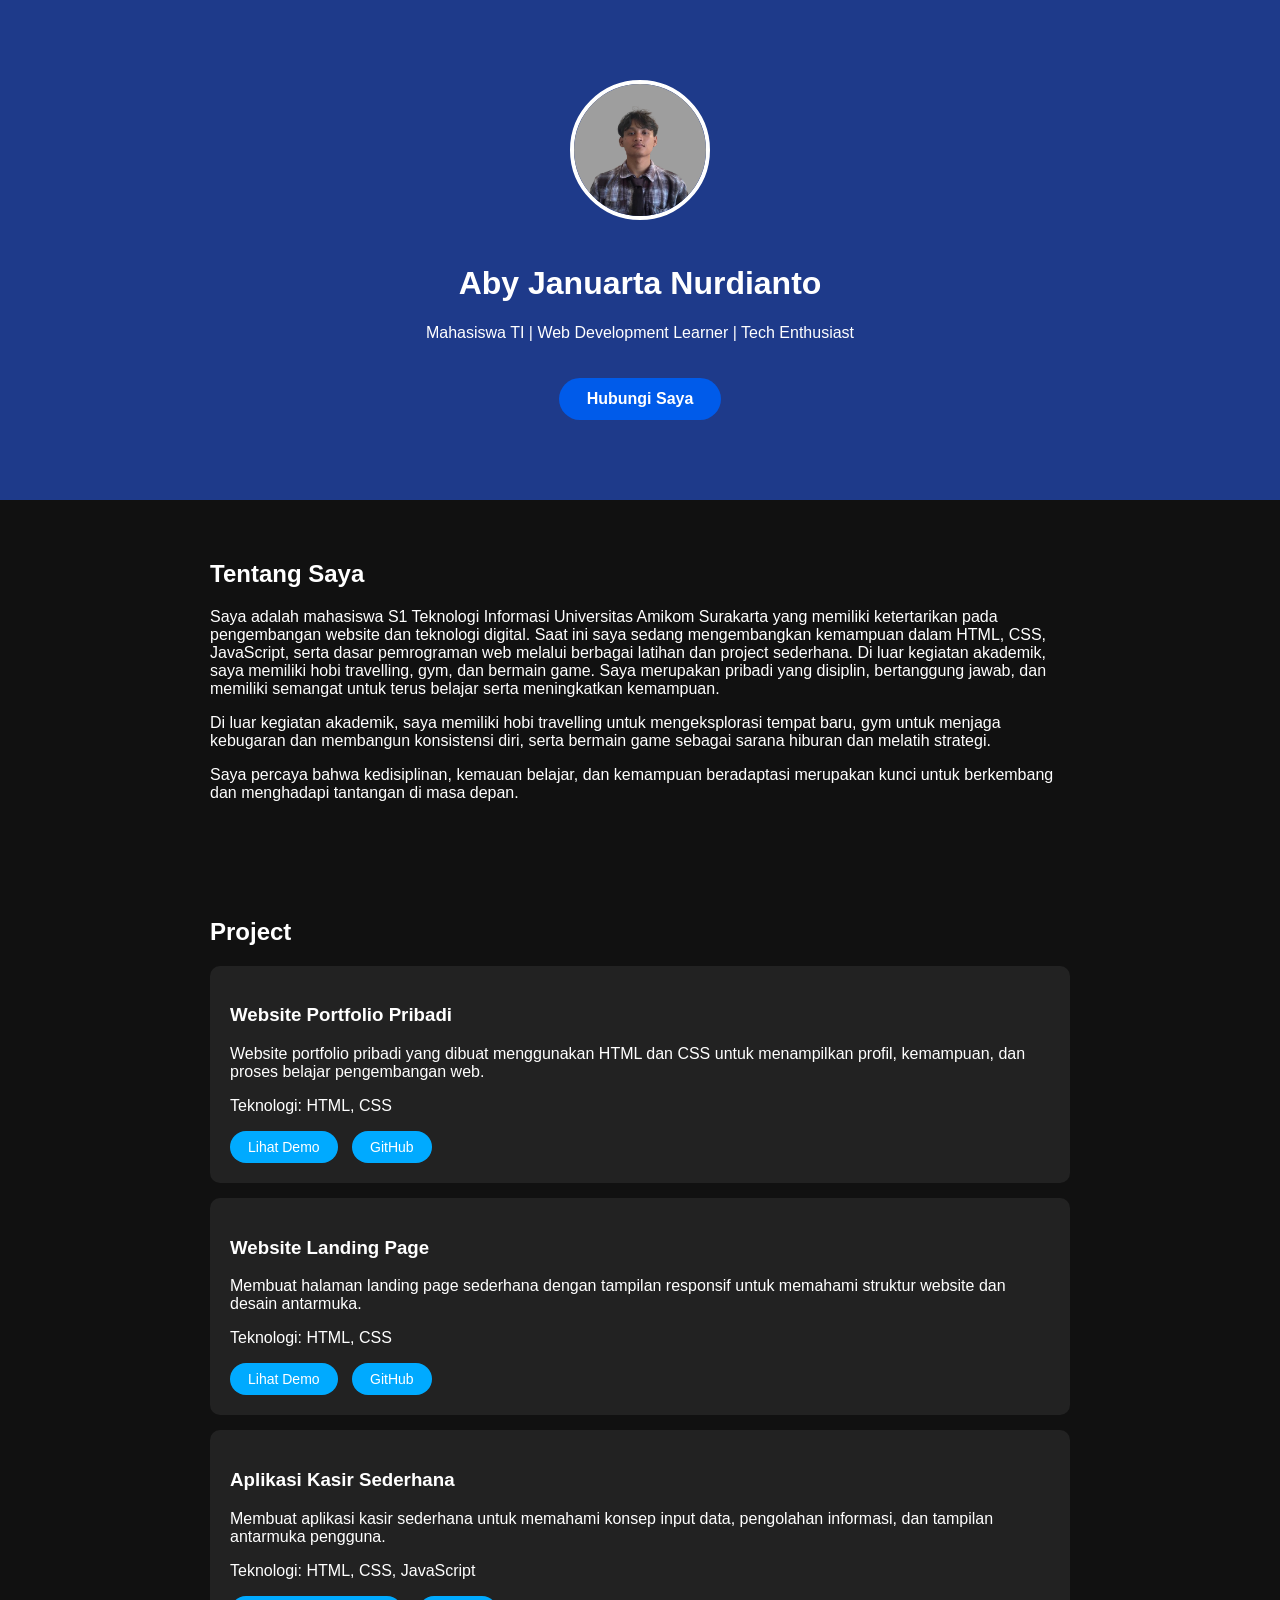
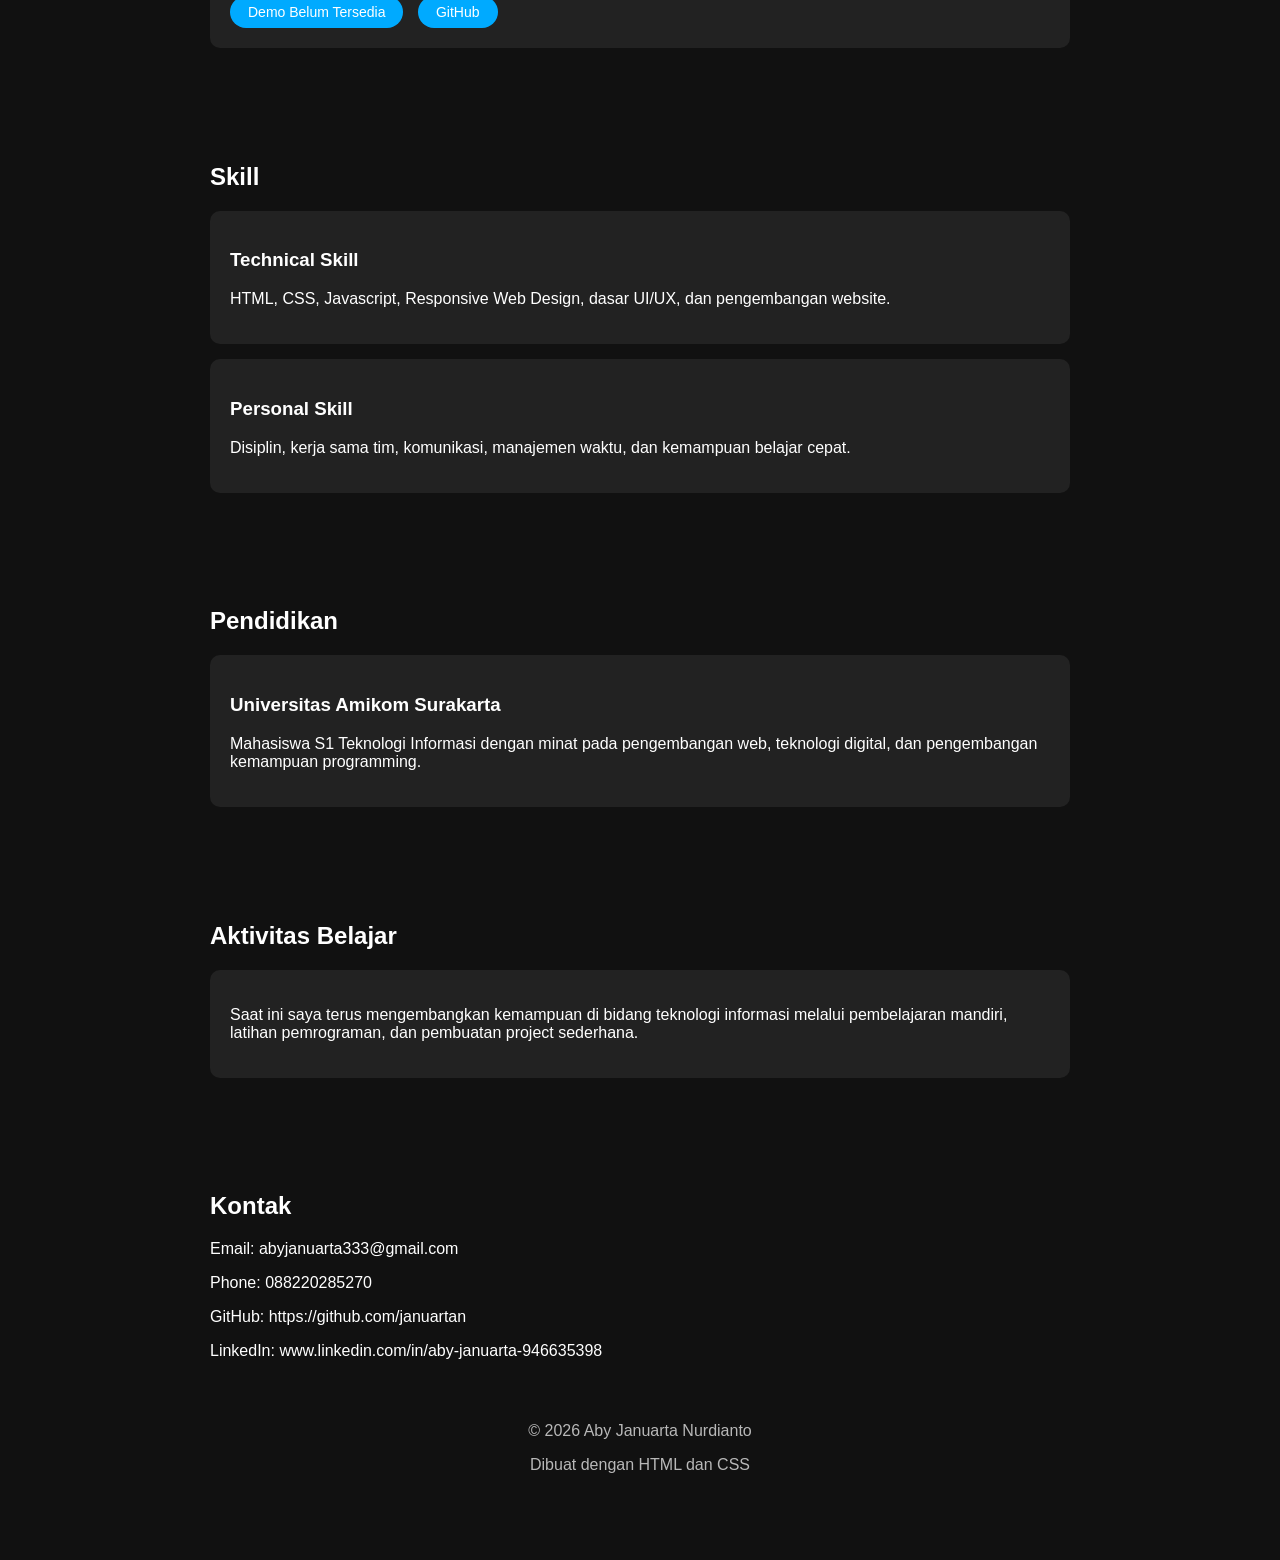
==== index.html @ 9a2cb153 "fix coffee landing page link" ====
<!DOCTYPE html>
<html lang="id">
<head>
    <meta charset="UTF-8">
    <meta name="viewport" content="width=device-width, initial-scale=1.0">
    <title>Portfolio Saya</title>
    <link rel="stylesheet" href="style.css">
</head>

<body>

<header>
    <img src="foto.png" alt="Foto Aby" class="profile-img">
    <h1>Aby Januarta Nurdianto</h1>
    <p>Mahasiswa TI | Web Development Learner | Tech Enthusiast</p>
    <div class="button">
    <a href="#kontak">Hubungi Saya</a>
</div>
</header>

<section>
   <h2>Tentang Saya</h2>
    <p>
    Saya adalah mahasiswa S1 Teknologi Informasi Universitas Amikom Surakarta yang memiliki ketertarikan pada pengembangan website dan teknologi digital.
    Saat ini saya sedang mengembangkan kemampuan dalam HTML, CSS, JavaScript, serta dasar pemrograman web melalui berbagai latihan dan project sederhana.
    Di luar kegiatan akademik, saya memiliki hobi travelling, gym, dan bermain game. Saya merupakan pribadi yang disiplin, bertanggung jawab, 
    dan memiliki semangat untuk terus belajar serta meningkatkan kemampuan.
    </p>

    <p>
    Di luar kegiatan akademik, saya memiliki hobi travelling untuk mengeksplorasi
    tempat baru, gym untuk menjaga kebugaran dan membangun konsistensi diri, serta
    bermain game sebagai sarana hiburan dan melatih strategi.
    </p>

    <p>
    Saya percaya bahwa kedisiplinan, kemauan belajar, dan kemampuan beradaptasi
    merupakan kunci untuk berkembang dan menghadapi tantangan di masa depan.
    </p>
</section>

<section>
    <h2>Project</h2>

    <div class="card">
    <h3>Website Portfolio Pribadi</h3>
    <p>
    Website portfolio pribadi yang dibuat menggunakan HTML dan CSS untuk menampilkan profil, kemampuan, dan proses belajar pengembangan web.
    </p>
    <p>
    Teknologi: HTML, CSS
    </p>

    <div class="project-link">
    <a href="https://januartan.github.io/portofolio-aby/coffee-landing-page/">Lihat Demo</a>
    <a href="https://github.com/januartan">GitHub</a>
</div>

</div>

    <div class="card">
    <h3>Website Landing Page</h3>
    <p>
    Membuat halaman landing page sederhana dengan tampilan responsif untuk memahami struktur website dan desain antarmuka.
    </p>
    <p>
    Teknologi: HTML, CSS
    </p>

    <div class="project-link">
    <a href="../coffe-landing-page/index.html">Lihat Demo</a>
    <a href="https://github.com/januartan">GitHub</a>
</div>

</div>
        <div class="card">
    <h3>Aplikasi Kasir Sederhana</h3>
    <p>
        Membuat aplikasi kasir sederhana untuk memahami konsep input data,
        pengolahan informasi, dan tampilan antarmuka pengguna.
    </p>
    <p>Teknologi: HTML, CSS, JavaScript</p>

    <div class="project-link">
        <a href="#">Demo Belum Tersedia</a>
        <a href="https://github.com/januartan">GitHub</a>
    </div>
</div>

</div>
</section>

<section>
    <h2>Skill</h2>

    <div class="card">
        <h3>Technical Skill</h3>
        <p>
        HTML, CSS, Javascript, Responsive Web Design, dasar UI/UX, dan pengembangan website.
        </p>
    </div>

    <div class="card">
        <h3>Personal Skill</h3>
        <p>
        Disiplin, kerja sama tim, komunikasi, manajemen waktu, dan kemampuan belajar cepat.
        </p>
    </div>
</section>

<section>
    <h2>Pendidikan</h2>

    <div class="card">
        <h3>Universitas Amikom Surakarta</h3>
        <p>
        Mahasiswa S1 Teknologi Informasi dengan minat pada pengembangan web,
        teknologi digital, dan pengembangan kemampuan programming.
        </p>
    </div>
</section>

<section>
    <h2>Aktivitas Belajar</h2>

    <div class="card">
        <p>
        Saat ini saya terus mengembangkan kemampuan di bidang teknologi informasi melalui pembelajaran mandiri, latihan pemrograman, dan pembuatan project sederhana.
        </p>
    </div>
</section>

<section id="kontak">
<h2>Kontak</h2>

<p>Email: abyjanuarta333@gmail.com</p>
<p>Phone: 088220285270</p>
<p>GitHub: https://github.com/januartan</p>
<p>LinkedIn: www.linkedin.com/in/aby-januarta-946635398</p>

<footer>
<p>© 2026 Aby Januarta Nurdianto</p>
<p>Dibuat dengan HTML dan CSS</p>
</footer>

</section>


<script src="script.js"></script>

</body>
---- style.css ----
body {
    font-family: Arial, sans-serif;
    margin: 0;
    padding: 0;
    background: #111;
    color: white;
}

header {
    text-align: center;
    padding: 80px 20px;
    background: #1e3a8a;
}

section {
    padding: 40px 20px;
    max-width: 900px;
    margin: auto;
}

.card {
    background: #222;
    padding: 20px;
    margin: 15px 0;
    border-radius: 10px;
}
.profile-img {
    width: 140px;
    height: 140px;
    border-radius: 50%;
    object-fit: cover;
    border: 4px solid white;
    margin-bottom: 20px;
}

.button a {
    background: #005bea;
    color: white;
    padding: 12px 28px;
    border-radius: 30px;
    display: inline-block;
    margin-top: 20px;
    text-decoration: none;
    font-weight: bold;
    transition: 0.3s;
}
.project-link {
    margin-top: 15px;
}

.project-link a {
    display: inline-block;
    padding: 8px 18px;
    margin-right: 10px;
    background: #00aaff;
    color: white;
    text-decoration: none;
    border-radius: 20px;
    font-size: 14px;
}

.project-link a:hover {
    opacity: 0.8;
}
.card {
    transition: 0.3s;
}

.card:hover {
    transform: translateY(-8px);
}

footer {
    text-align: center;
    padding: 30px;
    color: white;
    opacity: 0.7;
}

@media (max-width: 768px) {

    body {
        padding: 0 15px;
    }

    header {
        padding: 50px 20px;
    }

    header h1 {
        font-size: 28px;
    }

    header p {
        font-size: 14px;
    }

    .profile-img {
        width: 110px;
        height: 110px;
    }

    section {
        margin: 40px 0;
    }

    .card {
        width: 100%;
        padding: 20px;
    }

    .project-link a {
        padding: 8px 14px;
        font-size: 12px;
    }

body {
    font-family: Arial, sans-serif;
    margin: 0;
    padding: 0;
    background: #111;
    color: white;
}

header {
    text-align: center;
    padding: 40px 15px;
    background: #1e3a8a;
}

section {
    padding: 40px 20px;
    max-width: 900px;
    margin: auto;
}

.card {
    background: #222;
    padding: 20px;
    margin: 15px 0;
    border-radius: 10px;
}
.profile-img {
    width: 140px;
    height: 140px;
    border-radius: 50%;
    object-fit: cover;
    border: 4px solid white;
    margin-bottom: 20px;
}

.button a {
    background: #005bea;
    color: white;
    padding: 12px 28px;
    border-radius: 30px;
    display: inline-block;
    margin-top: 20px;
    text-decoration: none;
    font-weight: bold;
    transition: 0.3s;
}
.project-link {
    margin-top: 15px;
}

.project-link a {
    display: inline-block;
    padding: 8px 18px;
    margin-right: 10px;
    background: #00aaff;
    color: white;
    text-decoration: none;
    border-radius: 20px;
    font-size: 14px;
}

.project-link a:hover {
    opacity: 0.8;
}
.card {
    transition: 0.3s;
}

.card:hover {
    transform: translateY(-8px);
}

footer {
    text-align: center;
    padding: 30px;
    color: white;
    opacity: 0.7;
}

@media (max-width: 768px) {

    body {
        padding: 0 15px;
    }

    header {
        padding: 50px 20px;
    }

    header h1 {
        font-size: 28px;
    }

    header p {
        font-size: 14px;
    }

    .profile-img {
        width: 110px;
        height: 110px;
    }

    section {
        margin: 40px 0;
    }

    .card {
        width: 100%;
        padding: 20px;
    }

    .project-link a {
        padding: 8px 14px;
        font-size: 12px;
    }
}
}

html, body {
    width: 100%;
    max-width: 100%;
    overflow-x: hidden;
}

* {
    box-sizing: border-box;
}

@media (max-width: 768px) {

    body {
        width: 100%;
        overflow-x: hidden;
    }

    header {
        width: 100%;
        padding: 40px 15px;
    }

    section {
        width: 100%;
        max-width: 100%;
        padding: 20px 15px;
        margin: 0;
    }

    .card {
        width: 100%;
        max-width: 100%;
        margin: 15px 0;
        padding: 20px;
    }

    .project-link {
        width: 100%;
        display: flex;
        flex-wrap: wrap;
    }
}
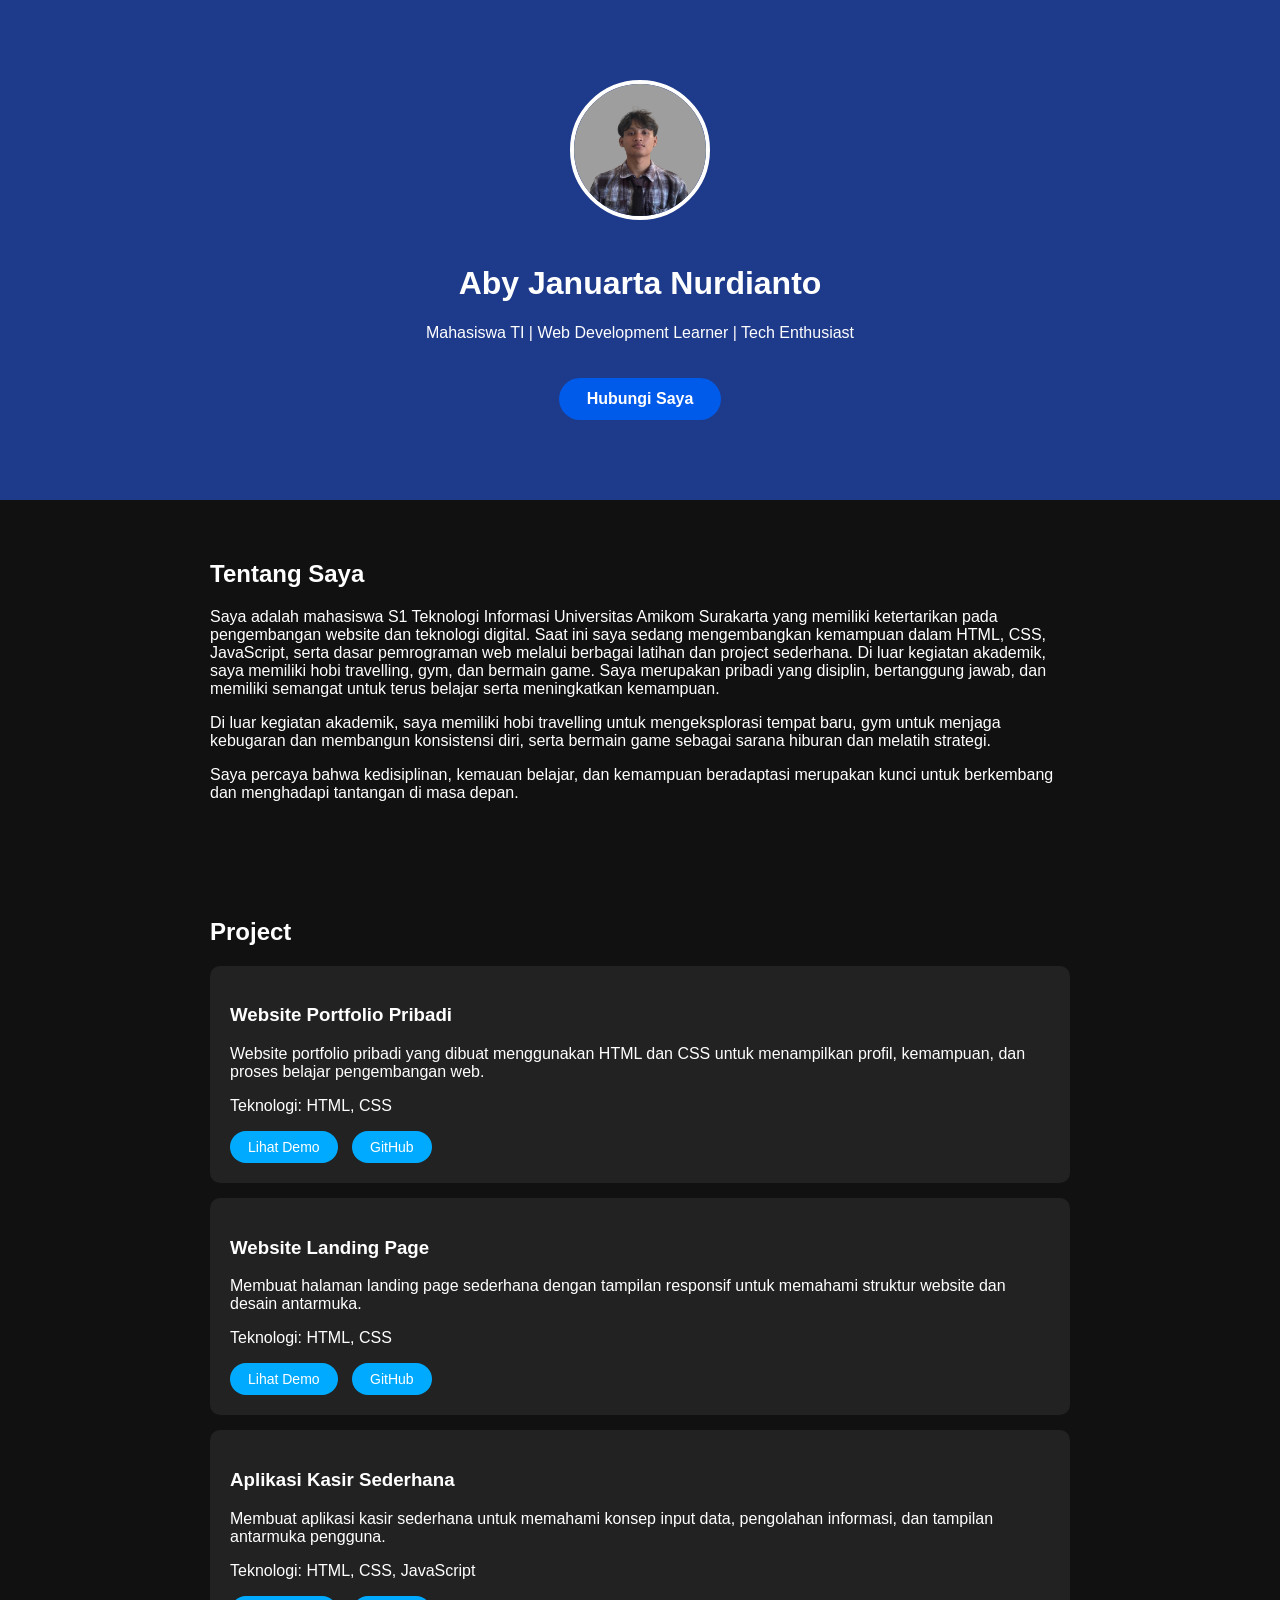
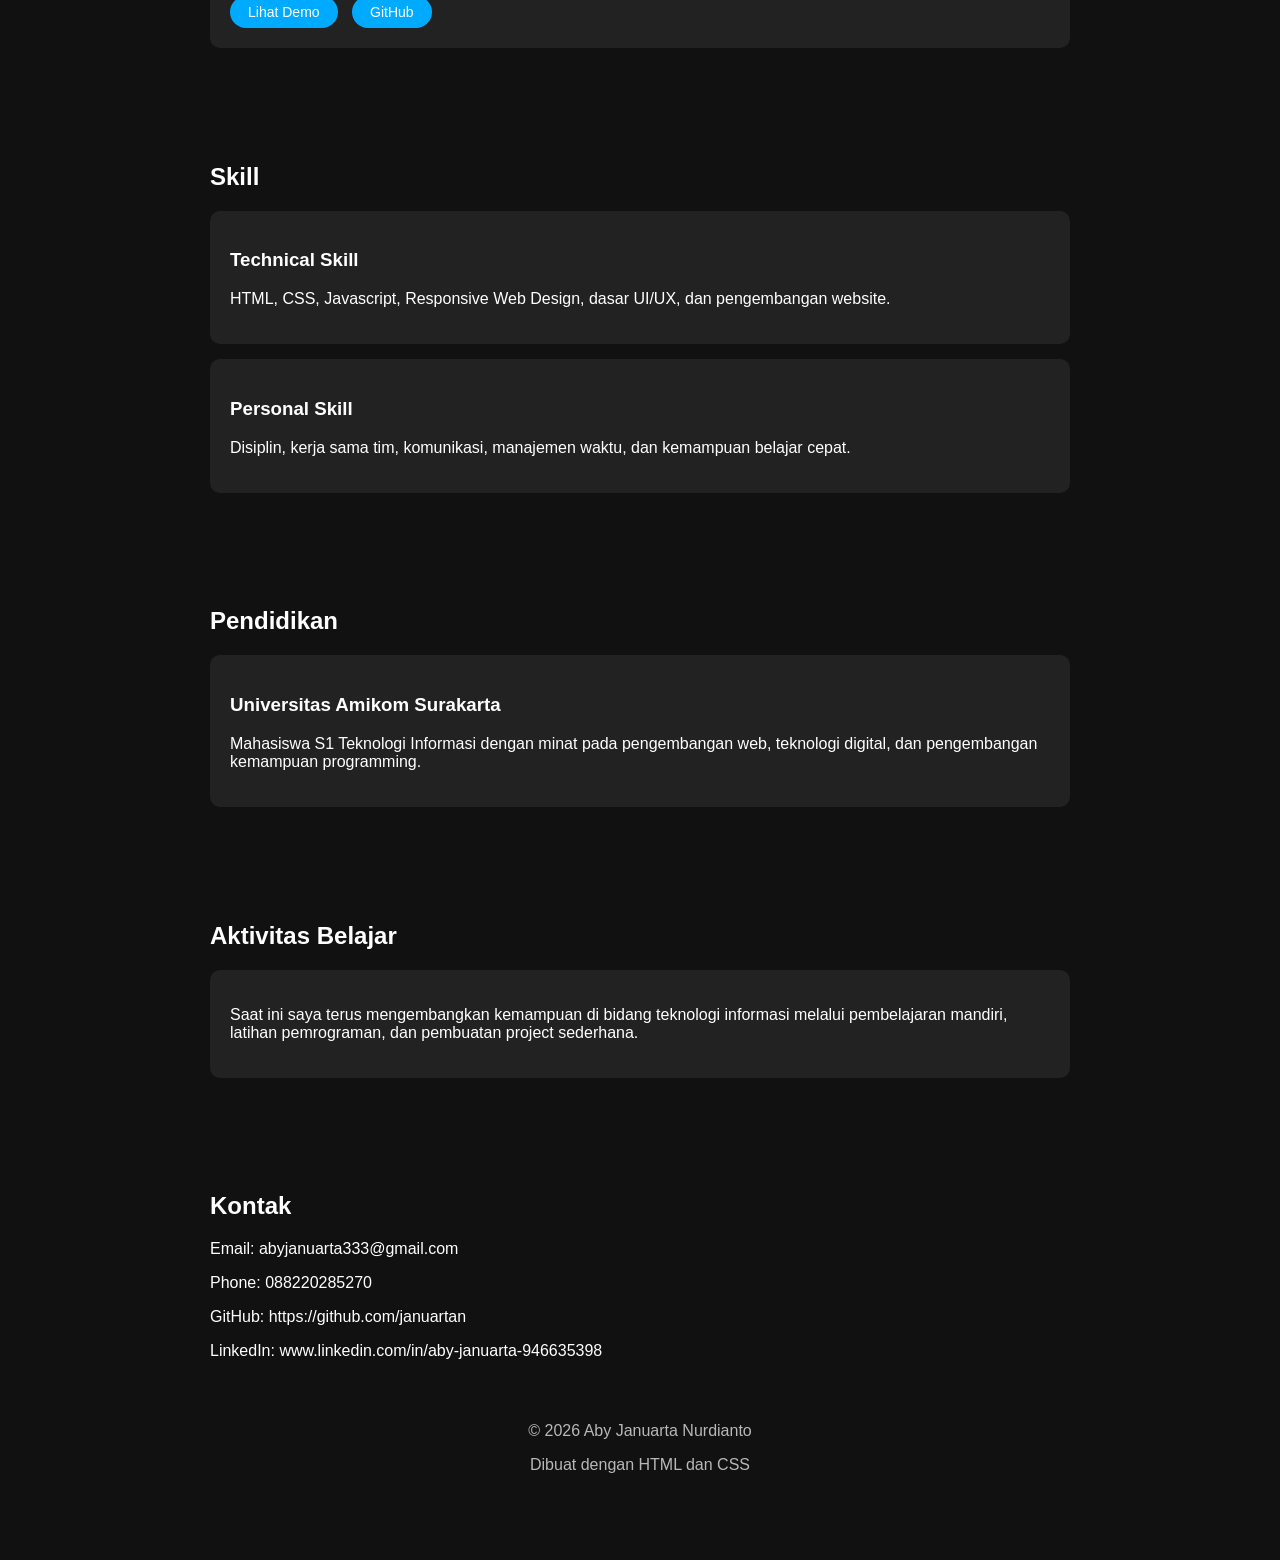
==== commit 5918fad1: "update link demo aplikasi kasir" ====
--- a/index.html
+++ b/index.html
@@ -52,7 +52,7 @@
     </p>
 
     <div class="project-link">
-    <a href="https://januartan.github.io/portofolio-aby/coffee-landing-page/">Lihat Demo</a>
+    <a href="https://januartan.github.io/portofolio-aby/">Lihat Demo</a>
     <a href="https://github.com/januartan">GitHub</a>
 </div>
 
@@ -68,7 +68,7 @@
     </p>
 
     <div class="project-link">
-    <a href="../coffe-landing-page/index.html">Lihat Demo</a>
+    <a href="./coffe-landing-page/">Lihat Demo</a>
     <a href="https://github.com/januartan">GitHub</a>
 </div>
 
@@ -82,7 +82,7 @@
     <p>Teknologi: HTML, CSS, JavaScript</p>
 
     <div class="project-link">
-        <a href="#">Demo Belum Tersedia</a>
+        <a href="./aplikasi-kasir/">Lihat Demo</a>
         <a href="https://github.com/januartan">GitHub</a>
     </div>
 </div>
